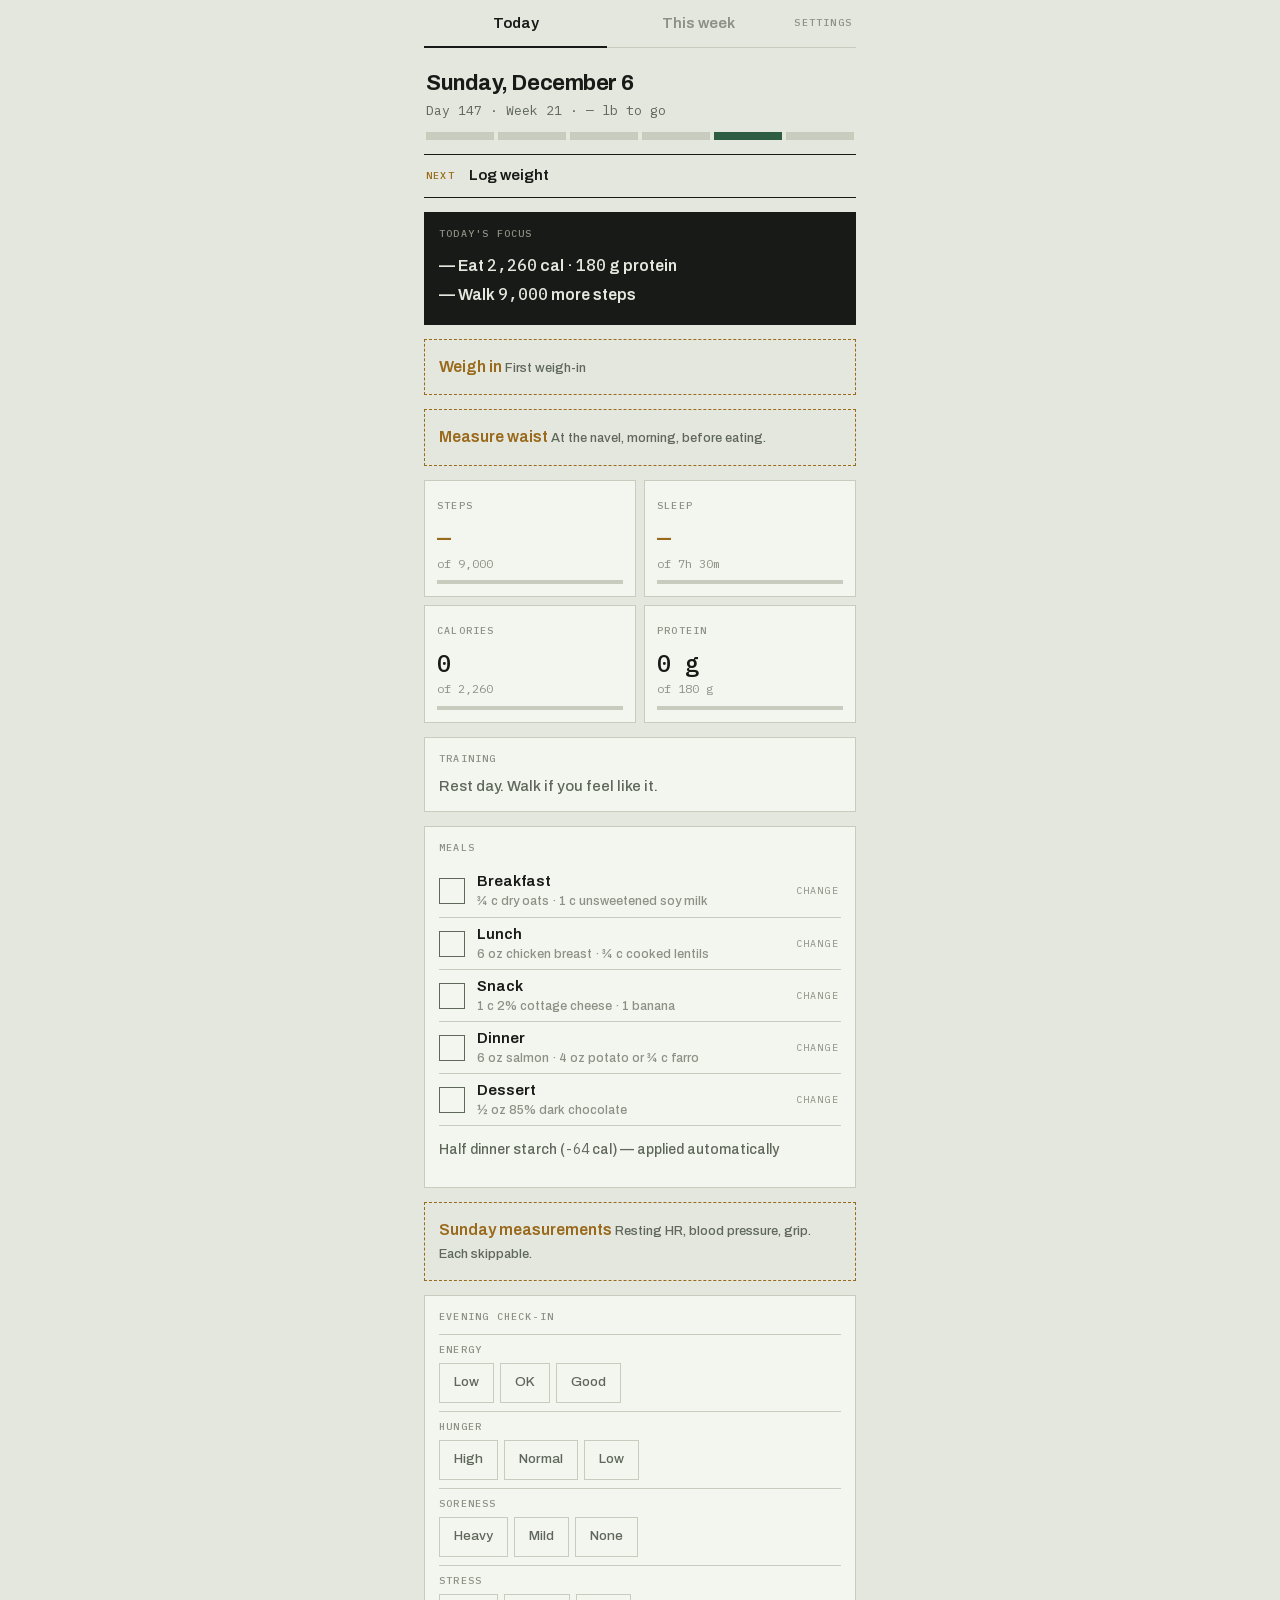
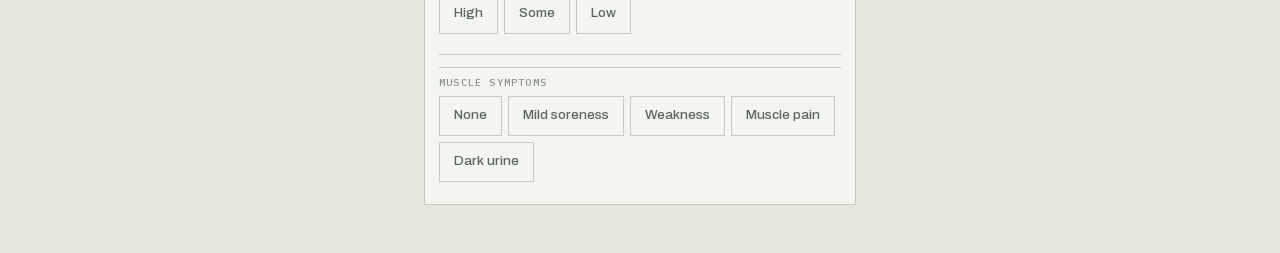
==== index.html @ e0f9b01a "Single-plan training and nutrition tracker (brief v1.1) Vanilla-JS PWA, no build step. Plan is versi" ====
<!doctype html>
<html lang="en">
<head>
<meta charset="utf-8">
<meta name="viewport" content="width=device-width, initial-scale=1, viewport-fit=cover">
<title>Tracker</title>
<meta name="theme-color" content="#E4E7DE">
<meta name="apple-mobile-web-app-capable" content="yes">
<meta name="apple-mobile-web-app-status-bar-style" content="default">
<meta name="apple-mobile-web-app-title" content="Tracker">
<link rel="apple-touch-icon" href="icons/icon-180.png">
<link rel="manifest" href="manifest.webmanifest">
<link rel="stylesheet" href="fonts/fonts.css">
<link rel="stylesheet" href="css/style.css">
</head>
<body>
<div class="app">
  <nav class="tabs" role="tablist">
    <button id="tab-today" role="tab" aria-selected="true">Today</button>
    <button id="tab-week" role="tab" aria-selected="false">This week</button>
    <button class="settings-btn" id="open-settings">Settings</button>
  </nav>

  <main id="view-today" role="tabpanel"></main>
  <main id="view-week" role="tabpanel" hidden></main>
</div>

<div id="overlay"></div>

<script type="module" src="js/app.js"></script>
</body>
</html>
---- fonts/fonts.css ----
@font-face {
  font-family: 'Archivo';
  font-style: normal;
  font-weight: 500;
  font-stretch: 100%;
  font-display: swap;
  src: url('Archivo-500.woff2') format('woff2');
}
@font-face {
  font-family: 'Archivo';
  font-style: normal;
  font-weight: 600;
  font-stretch: 100%;
  font-display: swap;
  src: url('Archivo-600.woff2') format('woff2');
}
@font-face {
  font-family: 'Archivo';
  font-style: normal;
  font-weight: 700;
  font-stretch: 100%;
  font-display: swap;
  src: url('Archivo-700.woff2') format('woff2');
}
@font-face {
  font-family: 'IBM Plex Mono';
  font-style: normal;
  font-weight: 400;
  font-display: swap;
  src: url('IBMPlexMono-400.woff2') format('woff2');
}
@font-face {
  font-family: 'IBM Plex Mono';
  font-style: normal;
  font-weight: 500;
  font-display: swap;
  src: url('IBMPlexMono-500.woff2') format('woff2');
}
@font-face {
  font-family: 'IBM Plex Mono';
  font-style: normal;
  font-weight: 600;
  font-display: swap;
  src: url('IBMPlexMono-600.woff2') format('woff2');
}
---- css/style.css ----
/* Design system per brief §3: lab notebook / kitchen scale / Braun panel.
   Flat rectangles, hairline rules, no radii, no shadows, no gradients.
   Color carries meaning only: done = finished, brass = you owe me something,
   alert = medical symptom states. */

:root {
  --ground: #E4E7DE;
  --panel: #F3F5EF;
  --ink: #171A16;
  --ink2: #5F675B;
  --ink3: #8B9285;
  --rule: #C7CCBF;
  --done: #2E5D43;
  --brass: #9A6A1C;
  --alert: #8C2F22;
  --dot: #AAB2A2;
  --sans: 'Archivo', 'Helvetica Neue', Arial, sans-serif;
  --mono: 'IBM Plex Mono', 'SF Mono', Menlo, monospace;
}

* { margin: 0; padding: 0; box-sizing: border-box; border-radius: 0 !important; }

html { -webkit-text-size-adjust: 100%; }

body {
  background: var(--ground);
  color: var(--ink);
  font-family: var(--sans);
  font-size: 16px;
  line-height: 1.4;
  -webkit-font-smoothing: antialiased;
  padding-bottom: env(safe-area-inset-bottom);
}

.app {
  max-width: 460px;
  margin: 0 auto;
  padding: 0 14px calc(48px + env(safe-area-inset-bottom));
}

button {
  font: inherit;
  color: inherit;
  background: none;
  border: none;
  cursor: pointer;
  -webkit-tap-highlight-color: transparent;
}

button:focus-visible, input:focus-visible, [tabindex]:focus-visible {
  outline: 2px solid var(--ink);
  outline-offset: 1px;
}

input {
  font: inherit;
  background: var(--panel);
  border: 1px solid var(--rule);
  color: var(--ink);
  padding: 10px 12px;
}
input:focus { border-color: var(--ink); outline: none; }

/* ---------- type roles ---------- */

.label {
  font-family: var(--mono);
  font-size: 10px;
  font-weight: 500;
  letter-spacing: 0.12em;
  text-transform: uppercase;
  color: var(--ink3);
}

.num { font-family: var(--mono); font-variant-numeric: tabular-nums; }

h1, h2, .display {
  font-family: var(--sans);
  font-weight: 700;
  letter-spacing: -0.02em;
}

/* ---------- tabs ---------- */

.tabs {
  display: flex;
  border-bottom: 1px solid var(--rule);
  margin-bottom: 14px;
  position: relative;
}
.tabs button {
  flex: 1;
  min-height: 48px;
  font-family: var(--sans);
  font-weight: 600;
  font-size: 15px;
  color: var(--ink3);
  border-bottom: 2px solid transparent;
  margin-bottom: -1px;
}
.tabs button[aria-selected="true"] { color: var(--ink); border-bottom-color: var(--ink); }
.tabs .settings-btn {
  flex: 0 0 auto;
  padding: 0 4px;
  font-family: var(--mono);
  font-size: 10px;
  font-weight: 500;
  letter-spacing: 0.12em;
  text-transform: uppercase;
  color: var(--ink3);
}

/* ---------- header ---------- */

.header { padding: 6px 2px 14px; }
.header h1 { font-size: 22px; font-weight: 700; }
.header .sub { font-family: var(--mono); font-size: 13px; color: var(--ink2); margin-top: 3px; }

.gauge { display: flex; gap: 4px; margin-top: 12px; }
.gauge .seg { flex: 1; height: 8px; background: var(--rule); }
.gauge .seg.done { background: var(--done); }

/* ---------- NEXT bar ---------- */

.nextbar {
  position: sticky;
  top: 0;
  z-index: 30;
  display: flex;
  align-items: center;
  gap: 14px;
  width: 100%;
  min-height: 44px;
  background: var(--ground);
  border-top: 1px solid var(--ink);
  border-bottom: 1px solid var(--ink);
  padding: 0 2px;
  text-align: left;
}
.nextbar .label { color: var(--brass); }
.nextbar.alldone .label { color: var(--done); }
.nextbar .action { font-family: var(--sans); font-weight: 600; font-size: 15px; }

/* ---------- cards ---------- */

.card {
  background: var(--panel);
  border: 1px solid var(--rule);
  padding: 14px;
  margin-top: 14px;
}
.card > .label { display: block; margin-bottom: 10px; }

.card.focus { background: var(--ink); color: var(--ground); border-color: var(--ink); }
.card.focus .label { color: var(--ink3); }
.card.focus .line { font-weight: 600; font-size: 16px; padding: 3px 0; }
.card.focus .line .num { font-weight: 500; }

/* brass prompt (empty states): you owe me something */
.prompt {
  display: block;
  width: 100%;
  background: none;
  border: 1px dashed var(--brass);
  color: var(--brass);
  padding: 16px 14px;
  margin-top: 14px;
  text-align: left;
  min-height: 44px;
}
.prompt .title { font-weight: 600; font-size: 16px; font-family: var(--sans); }
.prompt .sub { font-size: 13px; color: var(--ink2); margin-top: 3px; font-family: var(--sans); }

/* ---------- weight card ---------- */

.weight-top { display: flex; justify-content: space-between; align-items: baseline; }
.weight-avg { font-family: var(--mono); font-size: 44px; font-weight: 500; line-height: 1; }
.weight-slope { font-family: var(--mono); font-size: 18px; text-align: right; }
.weight-slope.good { color: var(--done); }
.weight-labels { display: flex; justify-content: space-between; margin-top: 4px; }
.weight-plot { margin: 12px 0 4px; display: block; width: 100%; }
.weight-caption { font-size: 12.5px; color: var(--ink2); margin-top: 6px; }
.weight-note { border-left: 2px solid var(--rule); padding: 6px 0 6px 10px; margin-top: 10px; font-size: 13px; color: var(--ink2); }

/* ---------- metric tiles ---------- */

.tiles { display: grid; grid-template-columns: 1fr 1fr; gap: 8px; margin-top: 14px; }
.tile {
  background: var(--panel);
  border: 1px solid var(--rule);
  padding: 12px;
  text-align: left;
  min-height: 44px;
}
.tile .value { font-family: var(--mono); font-size: 24px; font-weight: 500; margin-top: 6px; }
.tile .value.empty { color: var(--brass); }
.tile .of { font-family: var(--mono); font-size: 12px; color: var(--ink3); margin-top: 1px; }
.tile .bar { height: 4px; background: var(--rule); margin-top: 8px; position: relative; overflow: hidden; }
.tile .bar .fill {
  position: absolute; inset: 0 auto 0 0; width: 0;
  background: var(--done);
  transition: width 400ms ease;
}

/* ---------- meals ---------- */

.meal-row {
  display: flex;
  align-items: center;
  gap: 12px;
  min-height: 52px;
  border-top: 1px solid var(--rule);
}
.meal-row:first-of-type { border-top: none; }
.meal-check {
  flex: 0 0 auto;
  width: 26px; height: 26px;
  border: 1.5px solid var(--ink2);
  background: none;
  position: relative;
}
.meal-check.eaten, .meal-check.modified { background: var(--done); border-color: var(--done); }
.meal-check.modified::after {
  content: 'M';
  position: absolute; inset: 0;
  color: var(--panel);
  font-family: var(--mono); font-size: 12px; font-weight: 600;
  display: flex; align-items: center; justify-content: center;
}
.meal-check.eaten::after {
  content: '';
  position: absolute; left: 8px; top: 4px;
  width: 6px; height: 11px;
  border: solid var(--panel);
  border-width: 0 2px 2px 0;
  transform: rotate(45deg);
}
.meal-check.skipped { border-color: var(--ink3); }
.meal-check.skipped::after {
  content: '';
  position: absolute; left: 4px; right: 4px; top: 11px;
  border-top: 1.5px solid var(--ink3);
}
.meal-main { flex: 1; text-align: left; min-height: 44px; display: flex; flex-direction: column; justify-content: center; }
.meal-name { font-weight: 600; font-size: 15px; }
.meal-name .skipped-tag { color: var(--ink3); font-weight: 400; }
.meal-sub { font-size: 12.5px; color: var(--ink3); margin-top: 1px; }
.meal-sub.macro { font-family: var(--mono); color: var(--ink2); }
.meal-change {
  flex: 0 0 auto;
  font-family: var(--mono); font-size: 10px; letter-spacing: 0.12em; text-transform: uppercase;
  color: var(--ink3);
  padding: 14px 2px 14px 10px;
}

.modifier-row {
  display: flex; align-items: center; gap: 12px;
  border-top: 1px solid var(--rule);
  min-height: 48px;
  width: 100%;
  text-align: left;
}
.modifier-row .box { width: 20px; height: 20px; border: 1.5px solid var(--ink2); flex: 0 0 auto; position: relative; }
.modifier-row.on .box { background: var(--done); border-color: var(--done); }
.modifier-row.on .box::after {
  content: ''; position: absolute; left: 6px; top: 2px; width: 5px; height: 9px;
  border: solid var(--panel); border-width: 0 2px 2px 0; transform: rotate(45deg);
}
.modifier-row .mlabel { font-size: 14px; color: var(--ink2); }

/* ---------- training ---------- */

.training-done .row { display: flex; justify-content: space-between; padding: 4px 0; font-size: 14.5px; }
.training-done .row .num { color: var(--ink2); }
.training-stats { display: flex; gap: 24px; margin-top: 10px; padding-top: 10px; border-top: 1px solid var(--rule); }
.training-stats .stat .num { font-size: 20px; font-weight: 500; display: block; }
.reopen {
  margin-top: 12px;
  font-family: var(--mono); font-size: 10px; letter-spacing: 0.12em; text-transform: uppercase;
  color: var(--ink2);
  padding: 8px 0;
  border-bottom: 1px solid var(--ink2);
}
.rest-copy { font-size: 15px; color: var(--ink2); }

/* ---------- check-in ---------- */

.chip-row { padding: 8px 0; border-top: 1px solid var(--rule); }
.chip-row:first-child { border-top: none; padding-top: 0; }
.chip-row .label { display: block; margin-bottom: 6px; }
.chips { display: flex; gap: 6px; flex-wrap: wrap; }
.chip {
  border: 1px solid var(--rule);
  background: none;
  padding: 0 14px;
  min-height: 40px;
  font-size: 13.5px;
  font-weight: 500;
  color: var(--ink2);
}
.chip.sel { background: var(--ink); color: var(--ground); border-color: var(--ink); }
.chip.sel.alert-chip { background: var(--alert); border-color: var(--alert); }
.checkin .rule { border: none; border-top: 1px solid var(--rule); margin: 12px 0; }

.followup { border-left: 2px solid var(--alert); padding: 8px 0 8px 12px; margin-top: 10px; }
.followup .label { color: var(--alert); }

.medical-notice {
  border: 1.5px solid var(--alert);
  color: var(--alert);
  padding: 14px;
  margin-top: 12px;
  font-weight: 600;
  font-size: 15px;
}

/* ---------- week tab ---------- */

.week-strip { display: flex; gap: 6px; }
.week-strip .day { flex: 1; text-align: center; }
.week-strip .cell { height: 34px; border: 1px solid var(--rule); position: relative; }
.week-strip .cell.done { background: var(--done); border-color: var(--done); }
.week-strip .cell.done::after {
  content: ''; position: absolute; left: 50%; top: 50%;
  width: 6px; height: 11px; margin: -7px 0 0 -4px;
  border: solid var(--panel); border-width: 0 2px 2px 0; transform: rotate(45deg);
}
.week-strip .cell.off { border-style: dashed; }
.week-strip .cell.missed { background: none; }
.week-strip .day .label { display: block; margin-top: 4px; }

.metric-grid { display: grid; grid-template-columns: 1fr 1fr; gap: 0; }
.metric-grid > div { padding: 10px 0; border-top: 1px solid var(--rule); }
.metric-grid > div:nth-child(-n+2) { border-top: none; padding-top: 0; }
.metric-grid .num { font-size: 22px; font-weight: 500; display: block; }

.recommendation { font-size: 16px; font-weight: 600; line-height: 1.45; }
.rec-symptom { margin-top: 10px; padding-top: 10px; border-top: 1px solid var(--rule); font-size: 14px; color: var(--alert); font-weight: 400; }

.week-weight .big { font-family: var(--mono); font-size: 30px; font-weight: 500; }
.week-weight .delta { font-family: var(--mono); font-size: 15px; color: var(--ink2); margin-left: 8px; }

/* ---------- sheets ---------- */

.sheet-backdrop {
  position: fixed; inset: 0; z-index: 90;
  background: rgba(23, 26, 22, 0.4);
}
.sheet {
  position: fixed; left: 0; right: 0; bottom: 0; z-index: 100;
  background: var(--panel);
  border-top: 1px solid var(--ink);
  max-width: 460px;
  margin: 0 auto;
  padding: 18px 16px calc(18px + env(safe-area-inset-bottom));
  transform: translateY(100%);
  animation: rise 220ms ease forwards;
  max-height: 85vh;
  overflow-y: auto;
}
@keyframes rise { to { transform: translateY(0); } }

.sheet .label { display: block; margin-bottom: 4px; }
.sheet h2 { font-size: 19px; margin-bottom: 12px; }
.sheet .field { margin-top: 12px; }
.sheet .field input { width: 100%; font-family: var(--mono); font-size: 22px; }
.sheet .field .fl { display: block; margin-bottom: 5px; }
.sheet .two { display: flex; gap: 10px; }
.sheet .two .field { flex: 1; }
.sheet-actions { display: flex; gap: 10px; margin-top: 18px; }
.btn {
  flex: 1;
  min-height: 48px;
  font-weight: 600;
  font-size: 15px;
  border: 1px solid var(--ink);
}
.btn.primary { background: var(--ink); color: var(--ground); }
.btn.ghost { background: none; color: var(--ink); }
.btn.quiet { border-color: var(--rule); color: var(--ink2); }

.sheet .option-row {
  display: block; width: 100%; text-align: left;
  padding: 14px 0; min-height: 48px;
  border-top: 1px solid var(--rule);
  font-weight: 600; font-size: 15px;
}
.sheet .option-row .sub { display: block; font-weight: 400; font-size: 13px; color: var(--ink3); margin-top: 2px; }
.sheet .components { margin: 8px 0 14px; }
.sheet .components li {
  list-style: none;
  display: flex; justify-content: space-between;
  padding: 6px 0; font-size: 14px; color: var(--ink2);
  border-top: 1px solid var(--rule);
}
.sheet .components li:first-child { border-top: none; }

/* ---------- lift logger ---------- */

.logger {
  position: fixed; inset: 0; z-index: 100;
  background: var(--ground);
  overflow-y: auto;
  transform: translateY(100%);
  animation: rise 220ms ease forwards;
}
.logger-inner { max-width: 460px; margin: 0 auto; padding: 0 14px 120px; }
.logger-head {
  display: flex; justify-content: space-between; align-items: center;
  padding: 14px 0;
  border-bottom: 1px solid var(--ink);
  position: sticky; top: 0;
  background: var(--ground);
  z-index: 5;
}
.logger-head h2 { font-size: 20px; }
.logger-head .close { font-family: var(--mono); font-size: 10px; letter-spacing: 0.12em; text-transform: uppercase; color: var(--ink2); padding: 12px 0 12px 16px; }

.exercise { padding: 16px 0; border-bottom: 1px solid var(--rule); }
.exercise.paired { border-left: 2px solid var(--rule); padding-left: 12px; }
.ex-head { display: flex; justify-content: space-between; align-items: baseline; }
.ex-head .name { font-weight: 600; font-size: 16px; }
.ex-head .scheme { font-family: var(--mono); font-size: 14px; color: var(--ink2); }
.ex-cue { font-size: 13.5px; margin-top: 4px; color: var(--ink2); }
.ex-cue.done { color: var(--done); }
.pair-tag { font-family: var(--mono); font-size: 10px; letter-spacing: 0.12em; text-transform: uppercase; color: var(--ink3); margin-top: 2px; }

.set-row {
  display: flex; align-items: center; gap: 12px;
  min-height: 48px;
  width: 100%; text-align: left;
}
.set-row .idx { font-family: var(--mono); font-size: 13px; color: var(--ink3); width: 16px; }
.set-row.compact .val { font-family: var(--mono); font-size: 16px; }
.set-row.compact .val .x { color: var(--ink3); }
.set-row .dash { font-family: var(--mono); color: var(--brass); }
.set-row input { width: 90px; font-family: var(--mono); font-size: 17px; padding: 8px 10px; }
.set-row input.reps { width: 64px; }
.set-row .times { color: var(--ink3); font-family: var(--mono); }
.set-row .save-set { font-family: var(--mono); font-size: 10px; letter-spacing: 0.12em; text-transform: uppercase; border-bottom: 1px solid var(--ink2); color: var(--ink2); padding: 6px 0; }

.logger-foot {
  position: fixed; left: 0; right: 0; bottom: 0; z-index: 6;
  background: var(--ground);
  border-top: 1px solid var(--ink);
}
.logger-foot .inner {
  max-width: 460px; margin: 0 auto;
  display: flex; gap: 10px; align-items: center;
  padding: 10px 14px calc(10px + env(safe-area-inset-bottom));
}
.logger-foot input { width: 90px; font-family: var(--mono); font-size: 16px; }
.logger-foot .btn { flex: 1; }

/* ---------- settings ---------- */

.settings-list .srow {
  display: block; width: 100%; text-align: left;
  padding: 14px 0; min-height: 48px;
  border-top: 1px solid var(--rule);
  font-weight: 600; font-size: 15px;
}
.settings-list .srow:first-child { border-top: none; }
.settings-list .srow .sub { display: block; font-weight: 400; font-size: 13px; color: var(--ink3); margin-top: 2px; }
.disclaimer { font-size: 13px; color: var(--ink2); padding: 14px 0; border-top: 1px solid var(--rule); }

.demo-banner {
  font-family: var(--mono); font-size: 10px; letter-spacing: 0.12em; text-transform: uppercase;
  color: var(--brass);
  border: 1px dashed var(--brass);
  padding: 6px 10px;
  margin: 10px 0 0;
  text-align: center;
}

.empty-plot-msg { font-size: 13.5px; color: var(--ink3); padding: 20px 0; }

@media (prefers-reduced-motion: reduce) {
  .sheet, .logger { animation-duration: 0ms; }
  .tile .bar .fill { transition: none; }
}
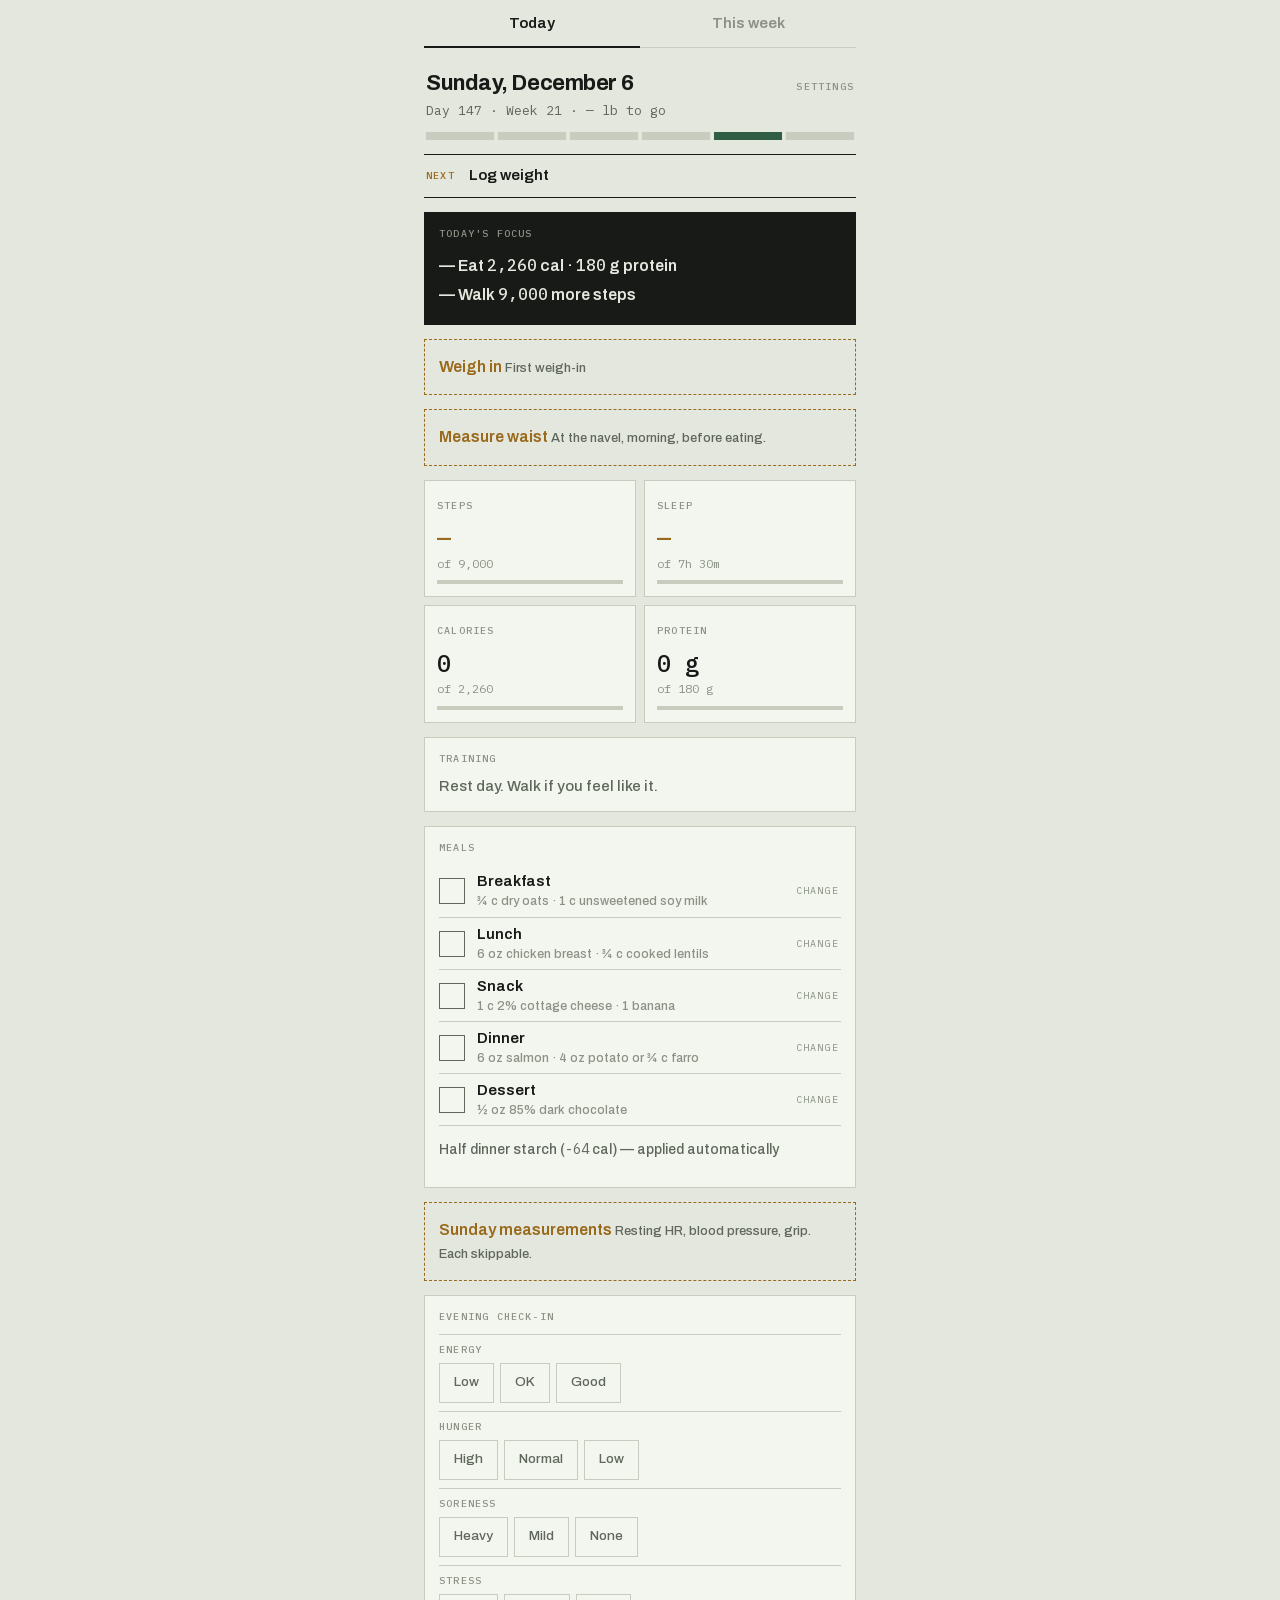
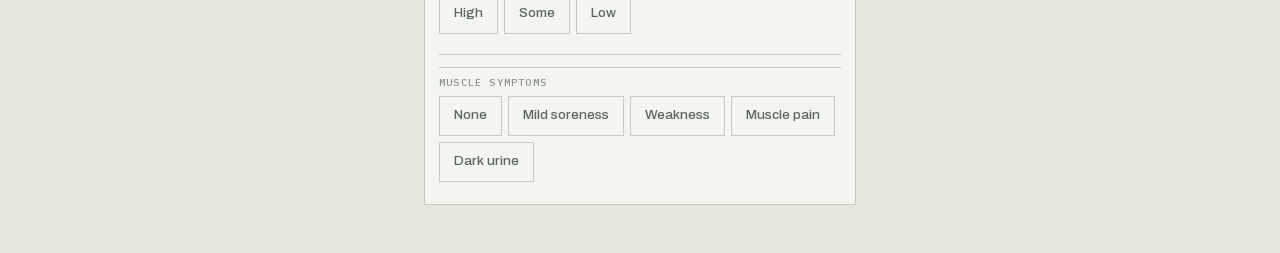
==== commit 6d1668aa: "Review fixes: backup staleness prompt, Settings out of nav, missing tests - Export prompt on This we" ====
--- a/index.html
+++ b/index.html
@@ -18,7 +18,6 @@
   <nav class="tabs" role="tablist">
     <button id="tab-today" role="tab" aria-selected="true">Today</button>
     <button id="tab-week" role="tab" aria-selected="false">This week</button>
-    <button class="settings-btn" id="open-settings">Settings</button>
   </nav>
 
   <main id="view-today" role="tabpanel"></main>
--- a/css/style.css
+++ b/css/style.css
@@ -99,21 +99,22 @@
   margin-bottom: -1px;
 }
 .tabs button[aria-selected="true"] { color: var(--ink); border-bottom-color: var(--ink); }
-.tabs .settings-btn {
+/* ---------- header ---------- */
+
+.header { padding: 6px 2px 14px; }
+.header h1 { font-size: 22px; font-weight: 700; }
+.header-row { display: flex; justify-content: space-between; align-items: baseline; gap: 12px; }
+.settings-link {
   flex: 0 0 auto;
-  padding: 0 4px;
   font-family: var(--mono);
   font-size: 10px;
   font-weight: 500;
   letter-spacing: 0.12em;
   text-transform: uppercase;
   color: var(--ink3);
-}
-
-/* ---------- header ---------- */
-
-.header { padding: 6px 2px 14px; }
-.header h1 { font-size: 22px; font-weight: 700; }
+  padding: 12px 0 12px 12px;
+  margin: -12px 0;
+}
 .header .sub { font-family: var(--mono); font-size: 13px; color: var(--ink2); margin-top: 3px; }
 
 .gauge { display: flex; gap: 4px; margin-top: 12px; }
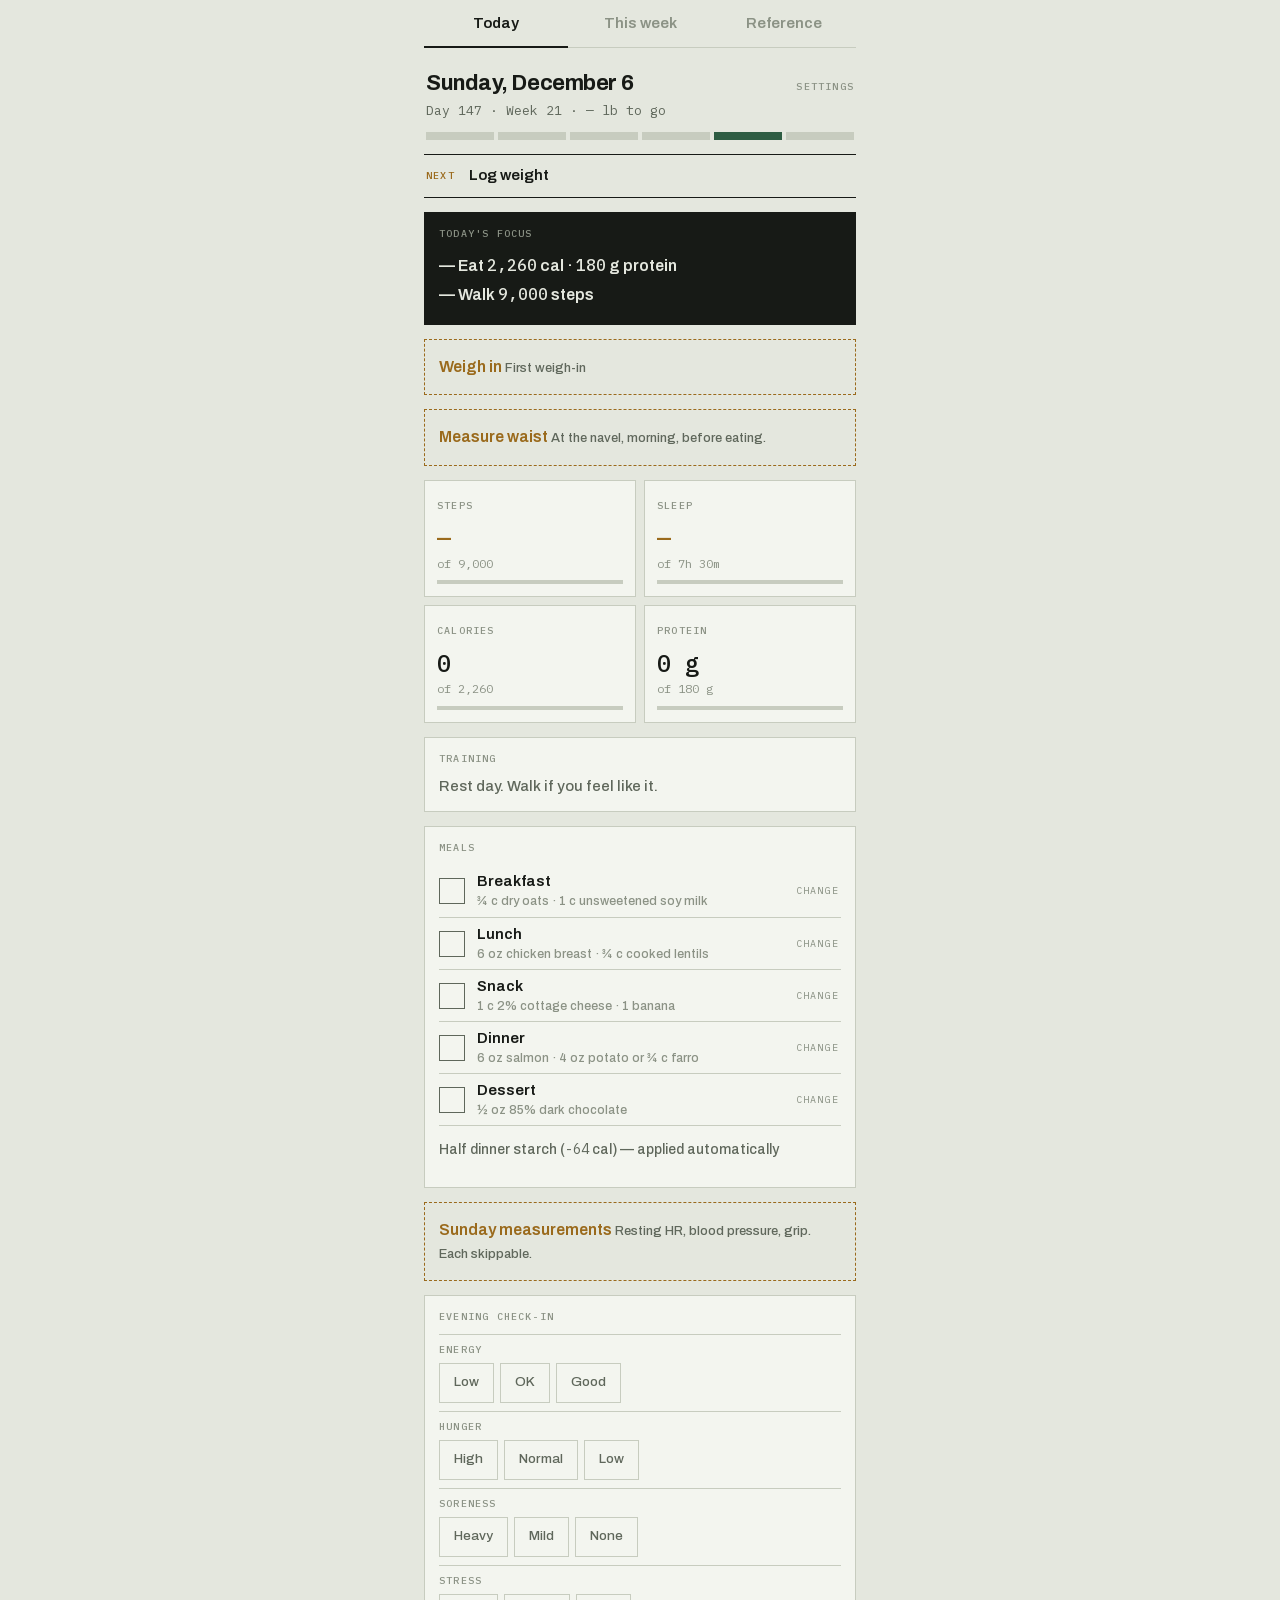
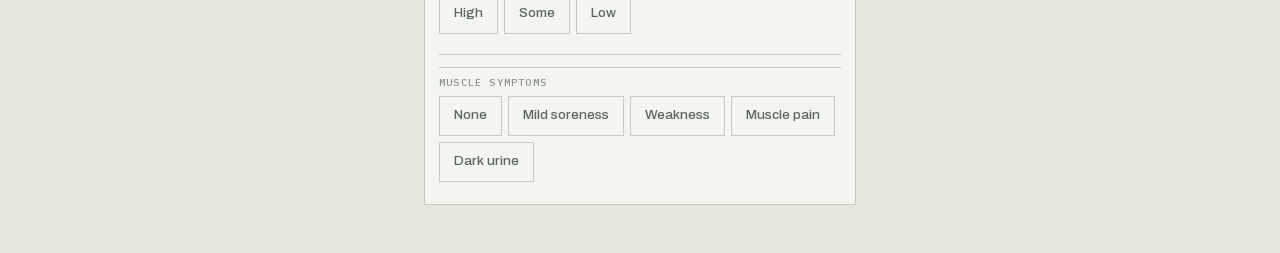
==== commit 34d6810b: "Reference tab: full protocols + clinician view, all derived from config Read-only third tab. Dietary" ====
--- a/index.html
+++ b/index.html
@@ -18,10 +18,12 @@
   <nav class="tabs" role="tablist">
     <button id="tab-today" role="tab" aria-selected="true">Today</button>
     <button id="tab-week" role="tab" aria-selected="false">This week</button>
+    <button id="tab-ref" role="tab" aria-selected="false">Reference</button>
   </nav>
 
   <main id="view-today" role="tabpanel"></main>
   <main id="view-week" role="tabpanel" hidden></main>
+  <main id="view-ref" role="tabpanel" hidden></main>
 </div>
 
 <div id="overlay"></div>
--- a/css/style.css
+++ b/css/style.css
@@ -465,6 +465,21 @@
 .settings-list .srow .sub { display: block; font-weight: 400; font-size: 13px; color: var(--ink3); margin-top: 2px; }
 .disclaimer { font-size: 13px; color: var(--ink2); padding: 14px 0; border-top: 1px solid var(--rule); }
 
+/* ---------- reference tab ---------- */
+
+.ref-table { width: 100%; border-collapse: collapse; margin-top: 8px; font-size: 13.5px; }
+.ref-table td, .ref-table th { padding: 7px 0; border-top: 1px solid var(--rule); vertical-align: top; text-align: left; }
+.ref-table tr:first-child td { border-top: none; }
+.ref-table th {
+  border-top: none;
+  font-family: var(--sans); font-weight: 600; font-size: 14.5px;
+  padding-top: 10px;
+}
+.ref-table td.r, .ref-table th.r { text-align: right; white-space: nowrap; padding-left: 12px; }
+.ref-table .ref-note, .ref-note { font-size: 12px; color: var(--ink3); margin-top: 2px; }
+.ref-table td.ref-alert { color: var(--alert); font-weight: 600; }
+.meal-detail { margin-top: 14px; }
+
 .demo-banner {
   font-family: var(--mono); font-size: 10px; letter-spacing: 0.12em; text-transform: uppercase;
   color: var(--brass);
